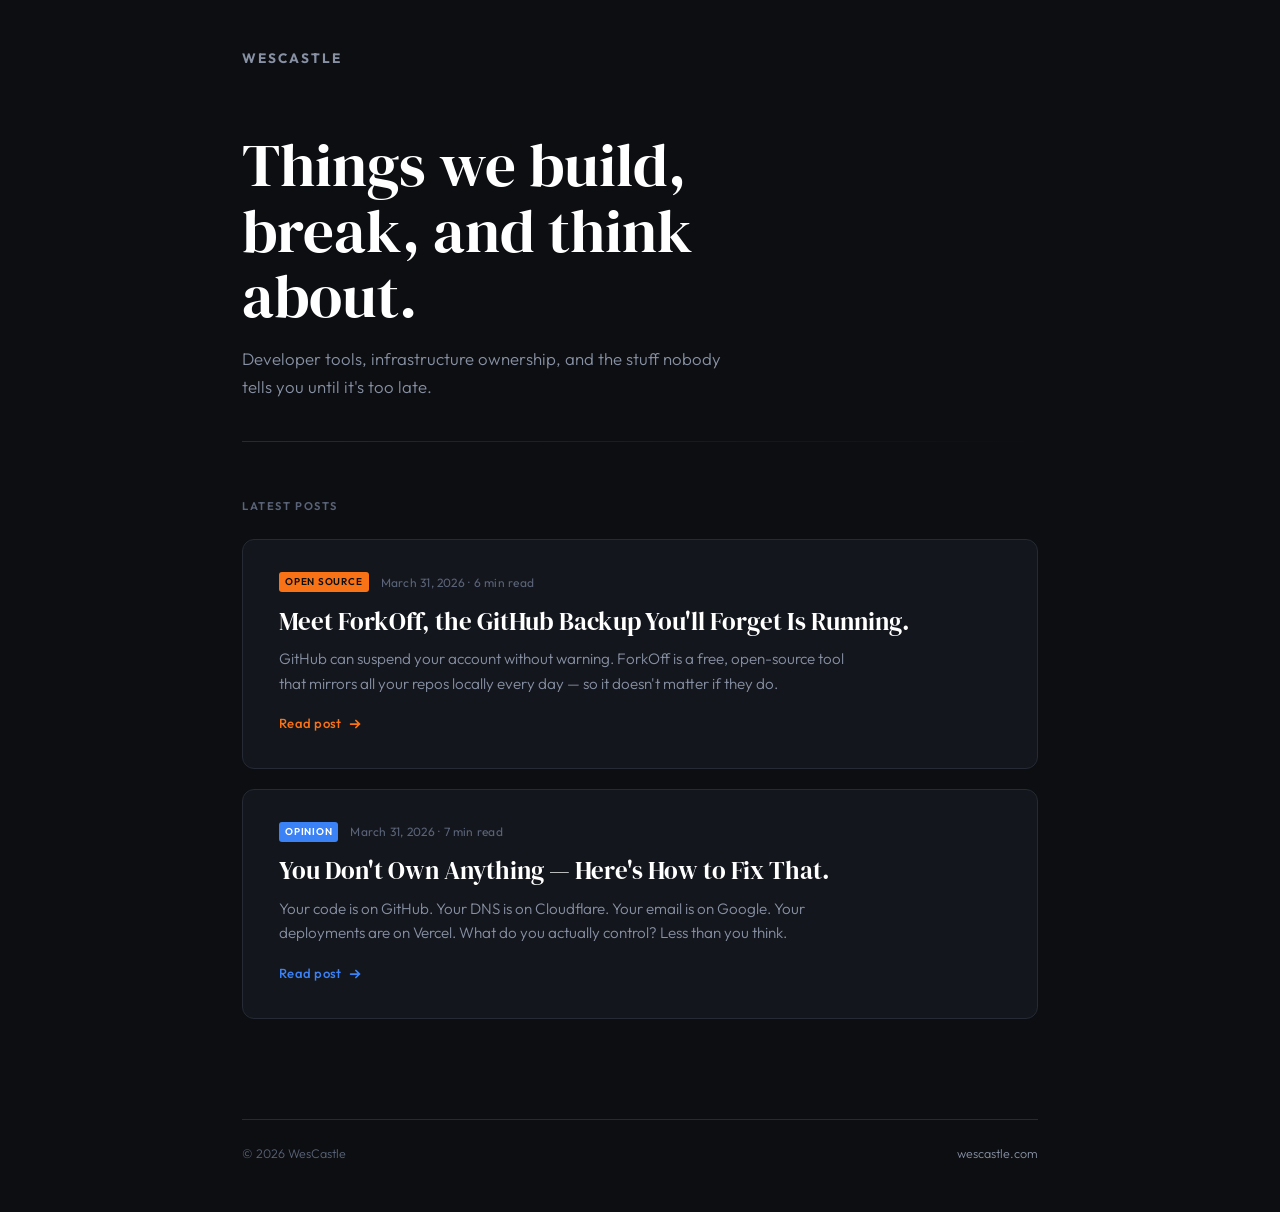
==== blog/index.html @ 88f178c0 "Add files via upload" ====
<!DOCTYPE html>
<html lang="en">
<head>
<meta charset="UTF-8">
<meta name="viewport" content="width=device-width, initial-scale=1.0">
<title>Blog | WesCastle</title>
<meta name="description" content="Thoughts on developer tools, infrastructure ownership, and building things that last. By WesCastle.">
<meta property="og:title" content="WesCastle Blog">
<meta property="og:description" content="Thoughts on developer tools, infrastructure ownership, and building things that last.">
<meta property="og:type" content="website">
<meta property="og:url" content="https://wescastle.com/blog">
<meta name="twitter:card" content="summary">
<link rel="preconnect" href="https://fonts.googleapis.com">
<link rel="preconnect" href="https://fonts.gstatic.com" crossorigin>
<link href="https://fonts.googleapis.com/css2?family=DM+Serif+Display&family=Outfit:wght@300;400;500;600;700&family=JetBrains+Mono:wght@400&display=swap" rel="stylesheet">
<style>
  :root {
    --bg: #0c0e12;
    --surface: #13161c;
    --border: #252a34;
    --border-hover: #3a4150;
    --text: #e0e4ec;
    --text-muted: #8891a4;
    --text-faint: #5a6378;
    --accent-orange: #f97316;
    --accent-blue: #3b82f6;
    --accent-orange-glow: rgba(249, 115, 22, 0.08);
    --accent-blue-glow: rgba(59, 130, 246, 0.08);
  }

  * { margin: 0; padding: 0; box-sizing: border-box; }

  body {
    background: var(--bg);
    color: var(--text);
    font-family: 'Outfit', sans-serif;
    font-weight: 300;
    line-height: 1.6;
    -webkit-font-smoothing: antialiased;
    min-height: 100vh;
  }

  /* ── Header ── */
  .site-header {
    padding: 3rem 2rem 1.5rem;
    max-width: 860px;
    margin: 0 auto;
  }
  .site-name {
    font-family: 'Outfit', sans-serif;
    font-weight: 700;
    font-size: 0.85rem;
    letter-spacing: 0.15em;
    text-transform: uppercase;
    color: var(--text-muted);
    margin-bottom: 0.4rem;
  }
  .site-name a {
    color: var(--text-muted);
    text-decoration: none;
    transition: color 0.2s;
  }
  .site-name a:hover { color: var(--text); }

  /* ── Hero ── */
  .blog-hero {
    max-width: 860px;
    margin: 0 auto;
    padding: 2rem 2rem 3.5rem;
    position: relative;
  }
  .blog-hero h1 {
    font-family: 'DM Serif Display', serif;
    font-weight: 400;
    font-size: clamp(2.4rem, 6vw, 3.8rem);
    line-height: 1.08;
    color: #fff;
    margin-bottom: 1rem;
    max-width: 600px;
  }
  .blog-hero p {
    color: var(--text-muted);
    font-size: 1.05rem;
    max-width: 480px;
    line-height: 1.65;
  }
  .hero-rule {
    width: 100%;
    height: 1px;
    background: linear-gradient(90deg, var(--border) 0%, transparent 100%);
    margin-top: 2.5rem;
  }

  /* ── Post list ── */
  .posts {
    max-width: 860px;
    margin: 0 auto;
    padding: 0 2rem 5rem;
  }
  .posts-label {
    font-size: 0.7rem;
    font-weight: 600;
    letter-spacing: 0.14em;
    text-transform: uppercase;
    color: var(--text-faint);
    margin-bottom: 1.5rem;
  }

  .post-card {
    display: block;
    text-decoration: none;
    color: inherit;
    background: var(--surface);
    border: 1px solid var(--border);
    border-radius: 12px;
    padding: 2rem 2.25rem;
    margin-bottom: 1.25rem;
    position: relative;
    overflow: hidden;
    transition: border-color 0.3s, transform 0.3s, box-shadow 0.3s;
  }
  .post-card::before {
    content: '';
    position: absolute;
    top: 0; left: 0; right: 0;
    height: 3px;
    opacity: 0;
    transition: opacity 0.3s;
  }
  .post-card:hover {
    border-color: var(--border-hover);
    transform: translateY(-3px);
    box-shadow: 0 12px 40px rgba(0,0,0,0.3);
  }
  .post-card:hover::before { opacity: 1; }
  .post-card.accent-orange::before { background: var(--accent-orange); }
  .post-card.accent-blue::before { background: var(--accent-blue); }
  .post-card.accent-orange:hover { background: var(--accent-orange-glow); }
  .post-card.accent-blue:hover { background: var(--accent-blue-glow); }

  .post-meta {
    display: flex;
    align-items: center;
    gap: 0.75rem;
    margin-bottom: 0.85rem;
    flex-wrap: wrap;
  }
  .post-tag {
    font-size: 0.62rem;
    font-weight: 600;
    letter-spacing: 0.08em;
    text-transform: uppercase;
    padding: 0.2em 0.6em;
    border-radius: 3px;
  }
  .tag-orange { background: var(--accent-orange); color: var(--bg); }
  .tag-blue { background: var(--accent-blue); color: #fff; }
  .post-date {
    font-size: 0.75rem;
    color: var(--text-faint);
    font-weight: 400;
    letter-spacing: 0.02em;
  }
  .post-title {
    font-family: 'DM Serif Display', serif;
    font-weight: 400;
    font-size: 1.55rem;
    line-height: 1.25;
    color: #fff;
    margin-bottom: 0.65rem;
  }
  .post-excerpt {
    font-size: 0.95rem;
    color: var(--text-muted);
    line-height: 1.6;
    max-width: 580px;
  }
  .post-read {
    display: inline-flex;
    align-items: center;
    gap: 0.4rem;
    margin-top: 1.1rem;
    font-size: 0.82rem;
    font-weight: 500;
    letter-spacing: 0.02em;
    transition: gap 0.2s;
  }
  .post-card.accent-orange .post-read { color: var(--accent-orange); }
  .post-card.accent-blue .post-read { color: var(--accent-blue); }
  .post-card:hover .post-read { gap: 0.65rem; }
  .post-read svg { width: 14px; height: 14px; }

  /* ── Footer ── */
  .site-footer {
    max-width: 860px;
    margin: 0 auto;
    padding: 0 2rem 3rem;
  }
  .footer-rule {
    width: 100%;
    height: 1px;
    background: var(--border);
    margin-bottom: 1.5rem;
  }
  .footer-inner {
    display: flex;
    justify-content: space-between;
    align-items: center;
    flex-wrap: wrap;
    gap: 0.5rem;
    font-size: 0.78rem;
    color: var(--text-faint);
  }
  .footer-inner a {
    color: var(--text-muted);
    text-decoration: none;
    transition: color 0.2s;
  }
  .footer-inner a:hover { color: var(--text); }

  /* ── Stagger animation ── */
  .post-card {
    opacity: 0;
    transform: translateY(16px);
    animation: cardIn 0.5s ease-out forwards;
  }
  .post-card:nth-child(1) { animation-delay: 0.1s; }
  .post-card:nth-child(2) { animation-delay: 0.25s; }
  .post-card:nth-child(3) { animation-delay: 0.4s; }
  @keyframes cardIn {
    to { opacity: 1; transform: translateY(0); }
  }

  @media (max-width: 600px) {
    .site-header { padding: 2rem 1.25rem 1rem; }
    .blog-hero { padding: 1.5rem 1.25rem 2.5rem; }
    .posts { padding: 0 1.25rem 3rem; }
    .post-card { padding: 1.5rem 1.35rem; }
    .post-title { font-size: 1.3rem; }
    .site-footer { padding: 0 1.25rem 2rem; }
  }
</style>
</head>
<body>

<header class="site-header">
  <div class="site-name"><a href="https://wescastle.com">WesCastle</a></div>
</header>

<section class="blog-hero">
  <h1>Things we build, break, and think about.</h1>
  <p>Developer tools, infrastructure ownership, and the stuff nobody tells you until it's too late.</p>
  <div class="hero-rule"></div>
</section>

<section class="posts">
  <div class="posts-label">Latest Posts</div>

  <a href="forkoff-blog-post.html" class="post-card accent-orange">
    <div class="post-meta">
      <span class="post-tag tag-orange">Open Source</span>
      <span class="post-date">March 31, 2026 &middot; 6 min read</span>
    </div>
    <div class="post-title">Meet ForkOff, the GitHub Backup You'll Forget Is Running.</div>
    <p class="post-excerpt">GitHub can suspend your account without warning. ForkOff is a free, open-source tool that mirrors all your repos locally every day — so it doesn't matter if they do.</p>
    <span class="post-read">
      Read post
      <svg viewBox="0 0 16 16" fill="none" stroke="currentColor" stroke-width="2" stroke-linecap="round"><path d="M3 8h10M9 4l4 4-4 4"/></svg>
    </span>
  </a>

  <a href="you-dont-own-anything-blog-post.html" class="post-card accent-blue">
    <div class="post-meta">
      <span class="post-tag tag-blue">Opinion</span>
      <span class="post-date">March 31, 2026 &middot; 7 min read</span>
    </div>
    <div class="post-title">You Don't Own Anything — Here's How to Fix That.</div>
    <p class="post-excerpt">Your code is on GitHub. Your DNS is on Cloudflare. Your email is on Google. Your deployments are on Vercel. What do you actually control? Less than you think.</p>
    <span class="post-read">
      Read post
      <svg viewBox="0 0 16 16" fill="none" stroke="currentColor" stroke-width="2" stroke-linecap="round"><path d="M3 8h10M9 4l4 4-4 4"/></svg>
    </span>
  </a>

</section>

<footer class="site-footer">
  <div class="footer-rule"></div>
  <div class="footer-inner">
    <span>&copy; 2026 WesCastle</span>
    <span><a href="https://wescastle.com">wescastle.com</a></span>
  </div>
</footer>

</body>
</html>
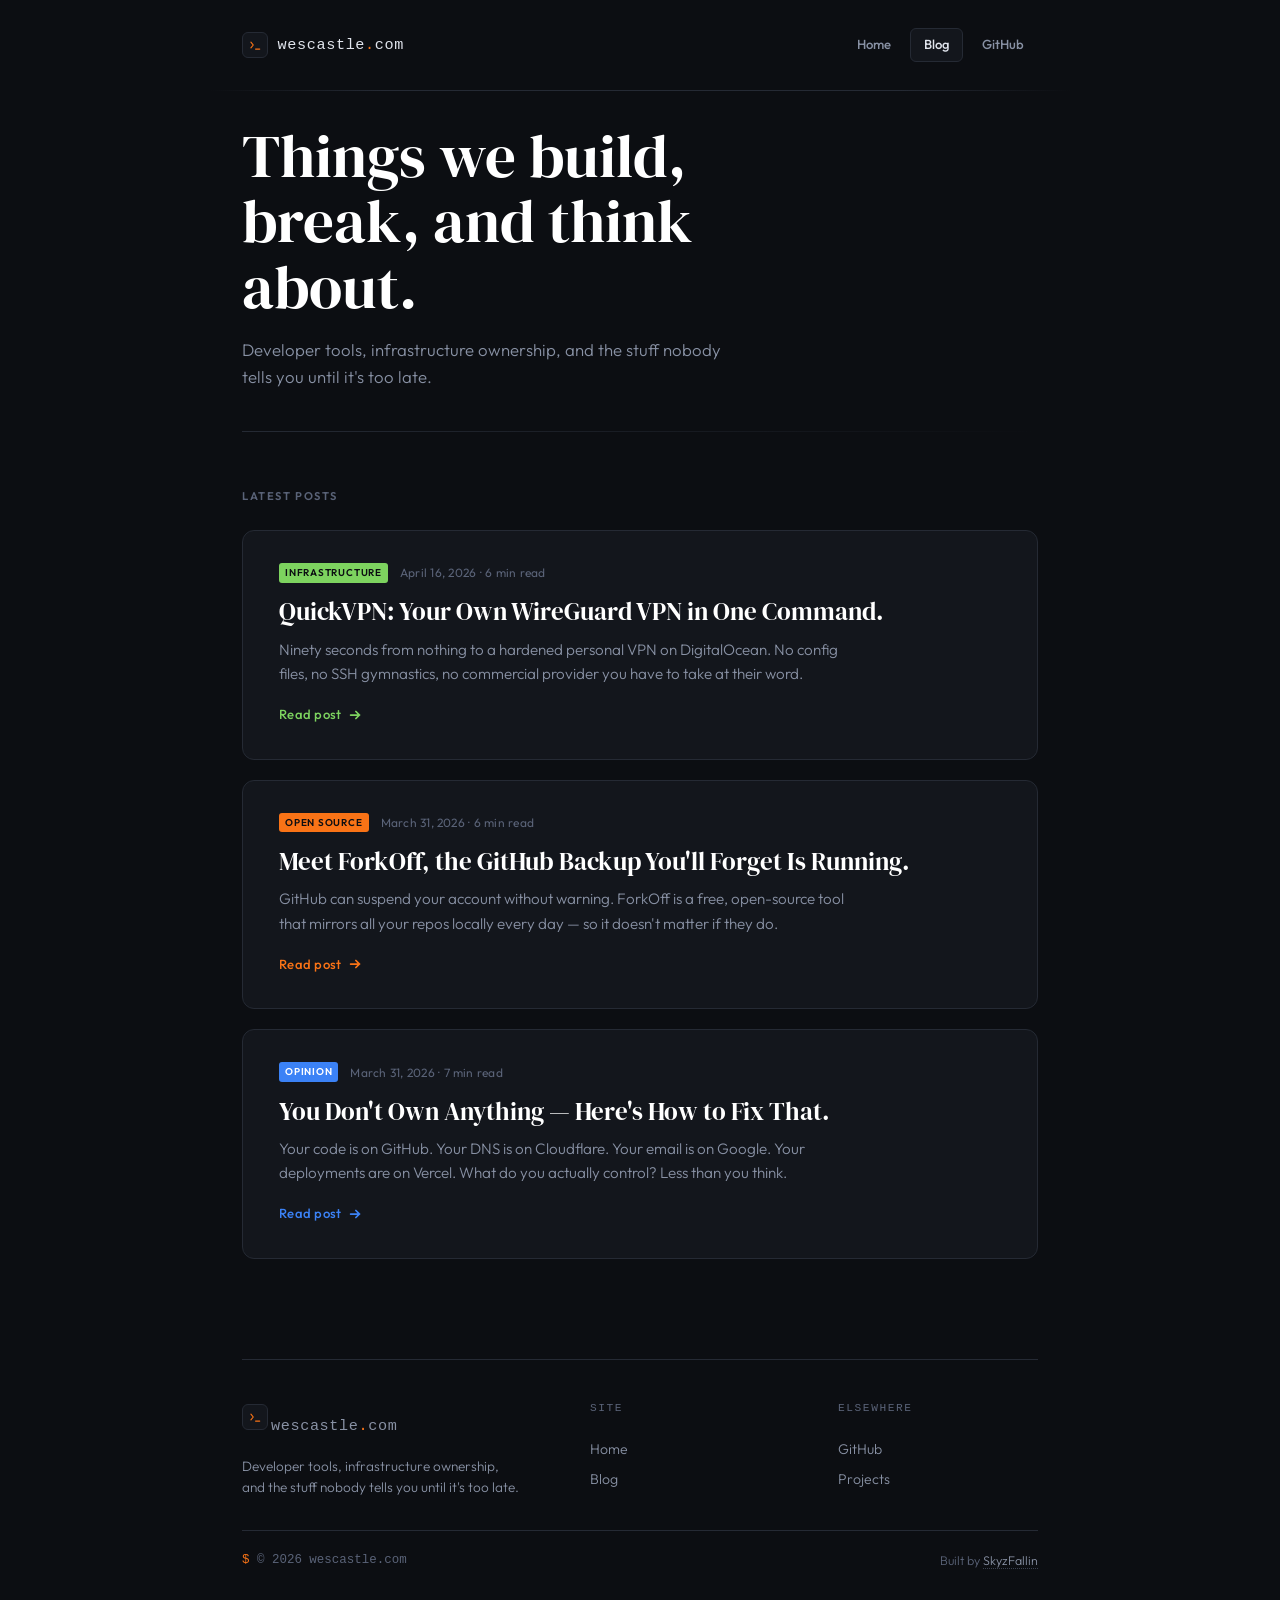
==== commit e3886353: "Add unified site header and footer across blog index and posts - Index gets a brand mark + nav heade" ====
--- a/blog/index.html
+++ b/blog/index.html
@@ -24,8 +24,10 @@
     --text-faint: #5a6378;
     --accent-orange: #f97316;
     --accent-blue: #3b82f6;
+    --accent-green: #7dd35f;
     --accent-orange-glow: rgba(249, 115, 22, 0.08);
     --accent-blue-glow: rgba(59, 130, 246, 0.08);
+    --accent-green-glow: rgba(125, 211, 95, 0.08);
   }
 
   * { margin: 0; padding: 0; box-sizing: border-box; }
@@ -42,25 +44,76 @@
 
   /* ── Header ── */
   .site-header {
-    padding: 3rem 2rem 1.5rem;
+    padding: 1.75rem 2rem;
     max-width: 860px;
     margin: 0 auto;
-  }
-  .site-name {
-    font-family: 'Outfit', sans-serif;
-    font-weight: 700;
-    font-size: 0.85rem;
-    letter-spacing: 0.15em;
-    text-transform: uppercase;
-    color: var(--text-muted);
-    margin-bottom: 0.4rem;
-  }
-  .site-name a {
-    color: var(--text-muted);
+    display: flex;
+    align-items: center;
+    justify-content: space-between;
+    gap: 1.5rem;
+  }
+  .brand {
+    display: inline-flex;
+    align-items: center;
+    gap: 0.6rem;
     text-decoration: none;
+    color: var(--text);
     transition: color 0.2s;
   }
-  .site-name a:hover { color: var(--text); }
+  .brand:hover { color: #fff; }
+  .brand-mark {
+    width: 26px;
+    height: 26px;
+    padding: 4px 5px;
+    border: 1px solid var(--border);
+    border-radius: 6px;
+    color: var(--accent-orange);
+    background: var(--surface);
+    transition: border-color 0.2s, color 0.2s, transform 0.3s;
+  }
+  .brand:hover .brand-mark {
+    border-color: var(--accent-orange);
+    transform: translateY(-1px);
+  }
+  .brand-name {
+    font-family: 'JetBrains Mono', monospace;
+    font-weight: 400;
+    font-size: 0.95rem;
+    letter-spacing: 0.04em;
+  }
+  .brand-name .dot { color: var(--accent-orange); }
+
+  .site-nav {
+    display: flex;
+    align-items: center;
+    gap: 0.35rem;
+  }
+  .site-nav a {
+    font-size: 0.82rem;
+    font-weight: 500;
+    color: var(--text-muted);
+    text-decoration: none;
+    padding: 0.4rem 0.85rem;
+    border-radius: 6px;
+    transition: color 0.2s, background 0.2s;
+  }
+  .site-nav a:hover {
+    color: var(--text);
+    background: var(--surface);
+  }
+  .site-nav a[aria-current="page"] {
+    color: var(--text);
+    background: var(--surface);
+    border: 1px solid var(--border);
+    padding: calc(0.4rem - 1px) calc(0.85rem - 1px);
+  }
+
+  .header-rule {
+    max-width: 860px;
+    margin: 0 auto;
+    height: 1px;
+    background: linear-gradient(90deg, transparent 0%, var(--border) 20%, var(--border) 80%, transparent 100%);
+  }
 
   /* ── Hero ── */
   .blog-hero {
@@ -135,8 +188,10 @@
   .post-card:hover::before { opacity: 1; }
   .post-card.accent-orange::before { background: var(--accent-orange); }
   .post-card.accent-blue::before { background: var(--accent-blue); }
+  .post-card.accent-green::before { background: var(--accent-green); }
   .post-card.accent-orange:hover { background: var(--accent-orange-glow); }
   .post-card.accent-blue:hover { background: var(--accent-blue-glow); }
+  .post-card.accent-green:hover { background: var(--accent-green-glow); }
 
   .post-meta {
     display: flex;
@@ -155,6 +210,7 @@
   }
   .tag-orange { background: var(--accent-orange); color: var(--bg); }
   .tag-blue { background: var(--accent-blue); color: #fff; }
+  .tag-green { background: var(--accent-green); color: var(--bg); }
   .post-date {
     font-size: 0.75rem;
     color: var(--text-faint);
@@ -187,6 +243,7 @@
   }
   .post-card.accent-orange .post-read { color: var(--accent-orange); }
   .post-card.accent-blue .post-read { color: var(--accent-blue); }
+  .post-card.accent-green .post-read { color: var(--accent-green); }
   .post-card:hover .post-read { gap: 0.65rem; }
   .post-read svg { width: 14px; height: 14px; }
 
@@ -196,13 +253,49 @@
     margin: 0 auto;
     padding: 0 2rem 3rem;
   }
+  .footer-grid {
+    display: grid;
+    grid-template-columns: 1.5fr 1fr 1fr;
+    gap: 3rem;
+    padding: 2.5rem 0 2rem;
+    border-top: 1px solid var(--border);
+  }
+  .footer-col h4 {
+    font-family: 'JetBrains Mono', monospace;
+    font-size: 0.7rem;
+    font-weight: 500;
+    letter-spacing: 0.14em;
+    text-transform: uppercase;
+    color: var(--text-faint);
+    margin-bottom: 1rem;
+  }
+  .footer-col a {
+    display: block;
+    font-size: 0.88rem;
+    color: var(--text-muted);
+    text-decoration: none;
+    padding: 0.25rem 0;
+    transition: color 0.2s, transform 0.2s;
+  }
+  .footer-col a:hover {
+    color: var(--text);
+    transform: translateX(2px);
+  }
+  .footer-brand .brand { margin-bottom: 0.85rem; }
+  .footer-tag {
+    font-size: 0.85rem;
+    color: var(--text-muted);
+    line-height: 1.55;
+    max-width: 280px;
+  }
+
   .footer-rule {
     width: 100%;
     height: 1px;
     background: var(--border);
-    margin-bottom: 1.5rem;
-  }
-  .footer-inner {
+    margin-bottom: 1.25rem;
+  }
+  .footer-bottom {
     display: flex;
     justify-content: space-between;
     align-items: center;
@@ -211,12 +304,21 @@
     font-size: 0.78rem;
     color: var(--text-faint);
   }
-  .footer-inner a {
+  .footer-bottom a {
     color: var(--text-muted);
     text-decoration: none;
-    transition: color 0.2s;
-  }
-  .footer-inner a:hover { color: var(--text); }
+    border-bottom: 1px dotted var(--border-hover);
+    transition: color 0.2s, border-color 0.2s;
+  }
+  .footer-bottom a:hover {
+    color: var(--text);
+    border-bottom-color: var(--text-muted);
+  }
+  .footer-prompt {
+    font-family: 'JetBrains Mono', monospace;
+    color: var(--text-faint);
+  }
+  .footer-prompt .prompt-symbol { color: var(--accent-orange); }
 
   /* ── Stagger animation ── */
   .post-card {
@@ -227,25 +329,41 @@
   .post-card:nth-child(1) { animation-delay: 0.1s; }
   .post-card:nth-child(2) { animation-delay: 0.25s; }
   .post-card:nth-child(3) { animation-delay: 0.4s; }
+  .post-card:nth-child(4) { animation-delay: 0.55s; }
   @keyframes cardIn {
     to { opacity: 1; transform: translateY(0); }
   }
 
   @media (max-width: 600px) {
-    .site-header { padding: 2rem 1.25rem 1rem; }
+    .site-header { padding: 1.25rem; flex-wrap: wrap; gap: 0.75rem; }
+    .site-nav a { padding: 0.35rem 0.6rem; font-size: 0.78rem; }
     .blog-hero { padding: 1.5rem 1.25rem 2.5rem; }
     .posts { padding: 0 1.25rem 3rem; }
     .post-card { padding: 1.5rem 1.35rem; }
     .post-title { font-size: 1.3rem; }
     .site-footer { padding: 0 1.25rem 2rem; }
+    .footer-grid { grid-template-columns: 1fr; gap: 2rem; padding-top: 2rem; }
+    .footer-bottom { font-size: 0.72rem; }
   }
 </style>
 </head>
 <body>
 
 <header class="site-header">
-  <div class="site-name"><a href="https://wescastle.com">WesCastle</a></div>
+  <a href="https://wescastle.com" class="brand" aria-label="WesCastle home">
+    <svg class="brand-mark" viewBox="0 0 24 24" fill="none" stroke="currentColor" stroke-width="2" stroke-linecap="round" stroke-linejoin="round" aria-hidden="true">
+      <polyline points="5 7 9 12 5 17"/>
+      <line x1="13" y1="19" x2="20" y2="19"/>
+    </svg>
+    <span class="brand-name">wescastle<span class="dot">.</span>com</span>
+  </a>
+  <nav class="site-nav" aria-label="Primary">
+    <a href="https://wescastle.com">Home</a>
+    <a href="/blog/" aria-current="page">Blog</a>
+    <a href="https://github.com/SkyzFallin" target="_blank" rel="noopener">GitHub</a>
+  </nav>
 </header>
+<div class="header-rule"></div>
 
 <section class="blog-hero">
   <h1>Things we build, break, and think about.</h1>
@@ -255,6 +373,19 @@
 
 <section class="posts">
   <div class="posts-label">Latest Posts</div>
+
+  <a href="quickvpn-blog.html" class="post-card accent-green">
+    <div class="post-meta">
+      <span class="post-tag tag-green">Infrastructure</span>
+      <span class="post-date">April 16, 2026 &middot; 6 min read</span>
+    </div>
+    <div class="post-title">QuickVPN: Your Own WireGuard VPN in One Command.</div>
+    <p class="post-excerpt">Ninety seconds from nothing to a hardened personal VPN on DigitalOcean. No config files, no SSH gymnastics, no commercial provider you have to take at their word.</p>
+    <span class="post-read">
+      Read post
+      <svg viewBox="0 0 16 16" fill="none" stroke="currentColor" stroke-width="2" stroke-linecap="round"><path d="M3 8h10M9 4l4 4-4 4"/></svg>
+    </span>
+  </a>
 
   <a href="forkoff-blog-post.html" class="post-card accent-orange">
     <div class="post-meta">
@@ -285,10 +416,32 @@
 </section>
 
 <footer class="site-footer">
+  <div class="footer-grid">
+    <div class="footer-col footer-brand">
+      <a href="https://wescastle.com" class="brand" aria-label="WesCastle home">
+        <svg class="brand-mark" viewBox="0 0 24 24" fill="none" stroke="currentColor" stroke-width="2" stroke-linecap="round" stroke-linejoin="round" aria-hidden="true">
+          <polyline points="5 7 9 12 5 17"/>
+          <line x1="13" y1="19" x2="20" y2="19"/>
+        </svg>
+        <span class="brand-name">wescastle<span class="dot">.</span>com</span>
+      </a>
+      <p class="footer-tag">Developer tools, infrastructure ownership, and the stuff nobody tells you until it's too late.</p>
+    </div>
+    <div class="footer-col">
+      <h4>Site</h4>
+      <a href="https://wescastle.com">Home</a>
+      <a href="/blog/">Blog</a>
+    </div>
+    <div class="footer-col">
+      <h4>Elsewhere</h4>
+      <a href="https://github.com/SkyzFallin" target="_blank" rel="noopener">GitHub</a>
+      <a href="https://github.com/SkyzFallin?tab=repositories" target="_blank" rel="noopener">Projects</a>
+    </div>
+  </div>
   <div class="footer-rule"></div>
-  <div class="footer-inner">
-    <span>&copy; 2026 WesCastle</span>
-    <span><a href="https://wescastle.com">wescastle.com</a></span>
+  <div class="footer-bottom">
+    <span class="footer-prompt"><span class="prompt-symbol">$</span> &copy; 2026 wescastle.com</span>
+    <span>Built by <a href="https://github.com/SkyzFallin" target="_blank" rel="noopener">SkyzFallin</a></span>
   </div>
 </footer>
 
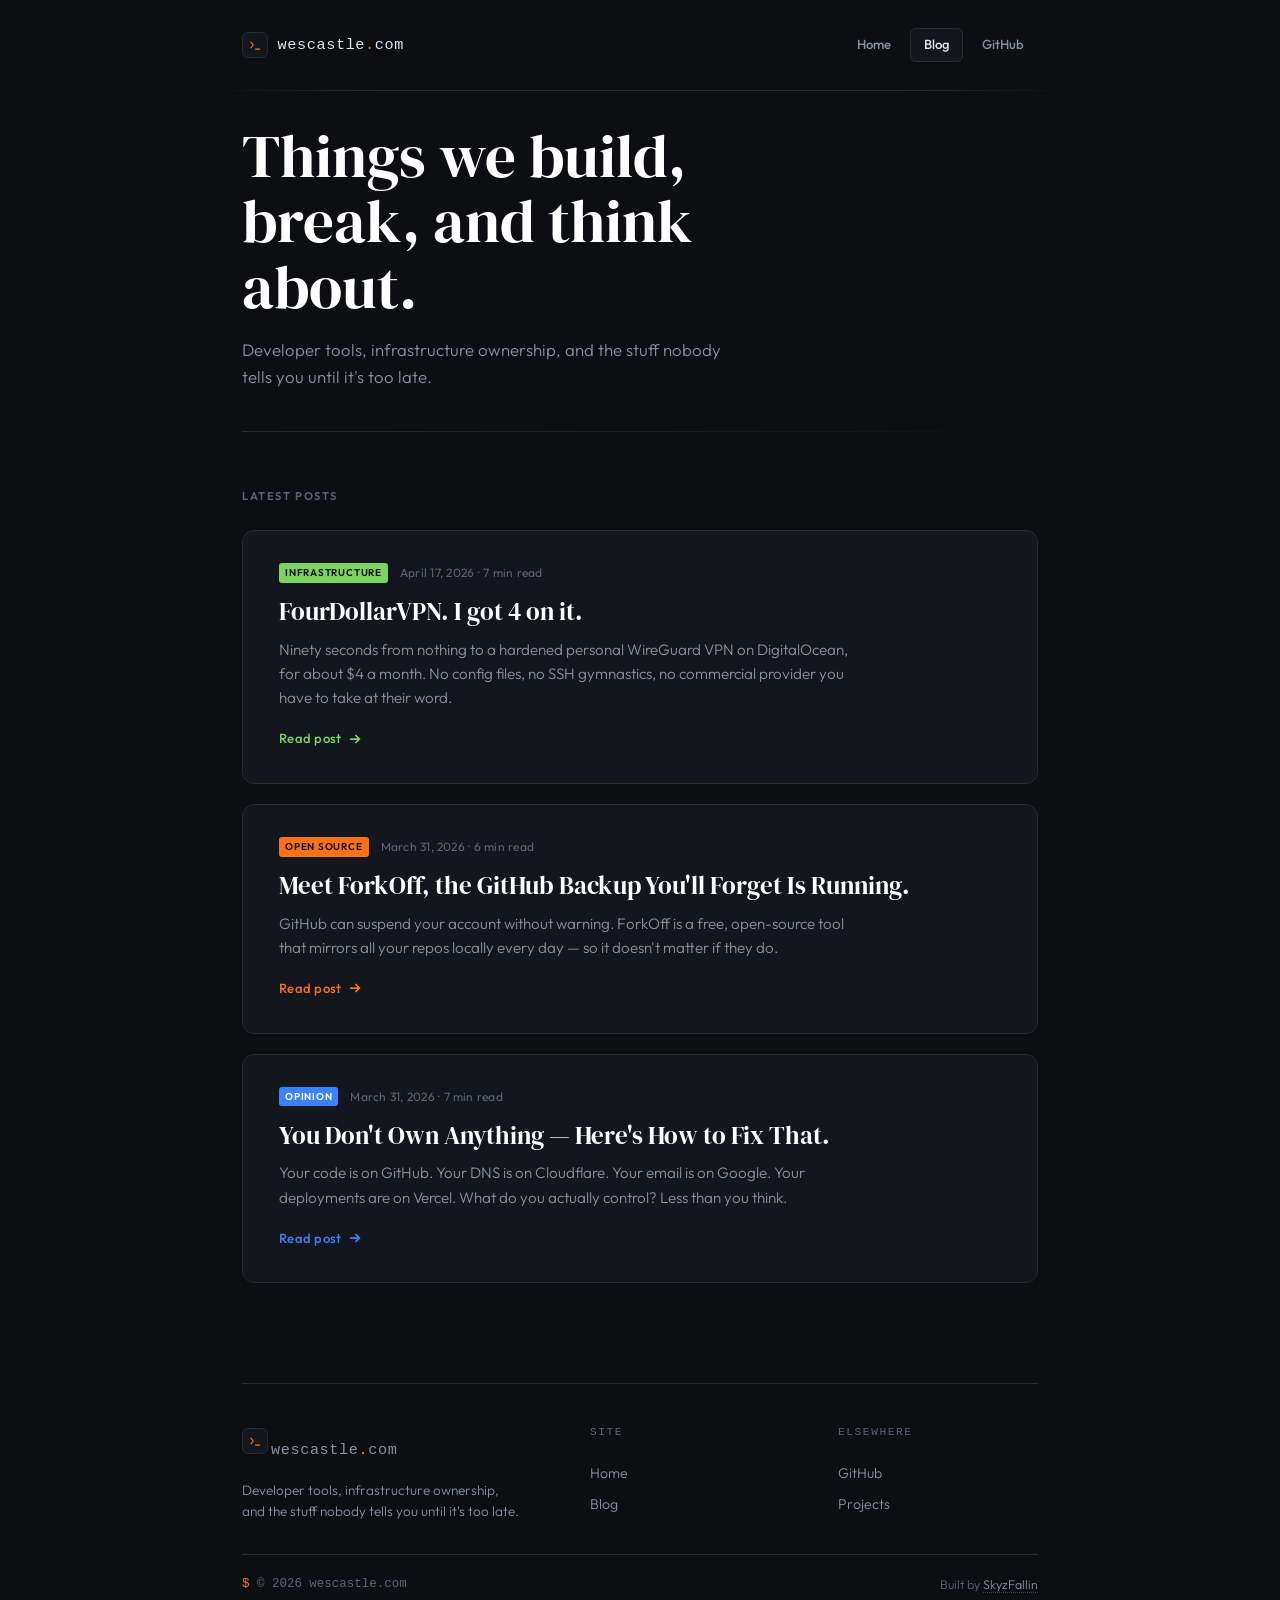
==== commit 4b7d510c: "Rename QuickVPN -> FourDollarVPN across blog - Rename blog/quickvpn-blog.html -> blog/fourdollarvpn-" ====
--- a/blog/index.html
+++ b/blog/index.html
@@ -10,6 +10,7 @@
 <meta property="og:type" content="website">
 <meta property="og:url" content="https://wescastle.com/blog">
 <meta name="twitter:card" content="summary">
+<link rel="icon" type="image/svg+xml" href="/favicon.svg">
 <link rel="preconnect" href="https://fonts.googleapis.com">
 <link rel="preconnect" href="https://fonts.gstatic.com" crossorigin>
 <link href="https://fonts.googleapis.com/css2?family=DM+Serif+Display&family=Outfit:wght@300;400;500;600;700&family=JetBrains+Mono:wght@400&display=swap" rel="stylesheet">
@@ -374,13 +375,13 @@
 <section class="posts">
   <div class="posts-label">Latest Posts</div>
 
-  <a href="quickvpn-blog.html" class="post-card accent-green">
+  <a href="fourdollarvpn-blog.html" class="post-card accent-green">
     <div class="post-meta">
       <span class="post-tag tag-green">Infrastructure</span>
-      <span class="post-date">April 16, 2026 &middot; 6 min read</span>
-    </div>
-    <div class="post-title">QuickVPN: Your Own WireGuard VPN in One Command.</div>
-    <p class="post-excerpt">Ninety seconds from nothing to a hardened personal VPN on DigitalOcean. No config files, no SSH gymnastics, no commercial provider you have to take at their word.</p>
+      <span class="post-date">April 17, 2026 &middot; 7 min read</span>
+    </div>
+    <div class="post-title">FourDollarVPN. I got 4 on it.</div>
+    <p class="post-excerpt">Ninety seconds from nothing to a hardened personal WireGuard VPN on DigitalOcean, for about $4 a month. No config files, no SSH gymnastics, no commercial provider you have to take at their word.</p>
     <span class="post-read">
       Read post
       <svg viewBox="0 0 16 16" fill="none" stroke="currentColor" stroke-width="2" stroke-linecap="round"><path d="M3 8h10M9 4l4 4-4 4"/></svg>
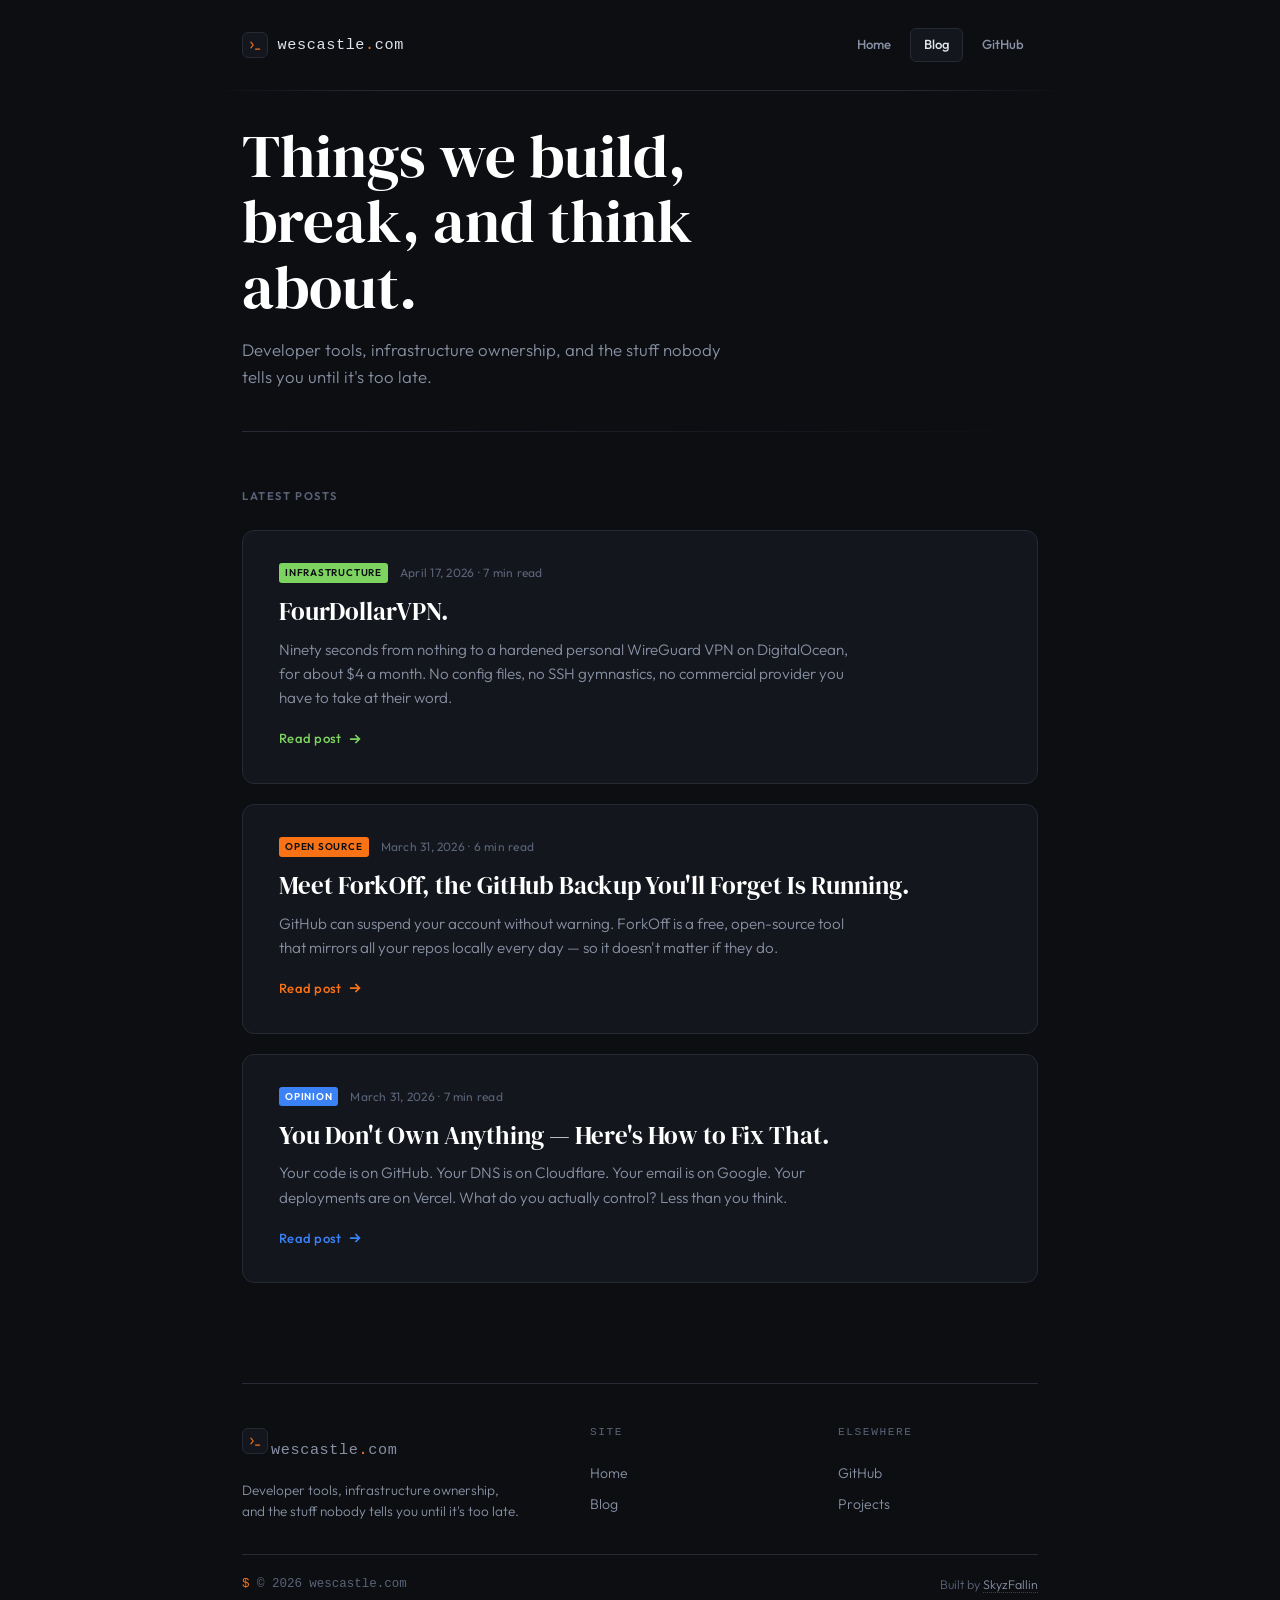
==== commit 5ed76576: "Remove 'I got 4 on it' quote from FourDollarVPN blog post" ====
--- a/blog/index.html
+++ b/blog/index.html
@@ -380,7 +380,7 @@
       <span class="post-tag tag-green">Infrastructure</span>
       <span class="post-date">April 17, 2026 &middot; 7 min read</span>
     </div>
-    <div class="post-title">FourDollarVPN. I got 4 on it.</div>
+    <div class="post-title">FourDollarVPN.</div>
     <p class="post-excerpt">Ninety seconds from nothing to a hardened personal WireGuard VPN on DigitalOcean, for about $4 a month. No config files, no SSH gymnastics, no commercial provider you have to take at their word.</p>
     <span class="post-read">
       Read post
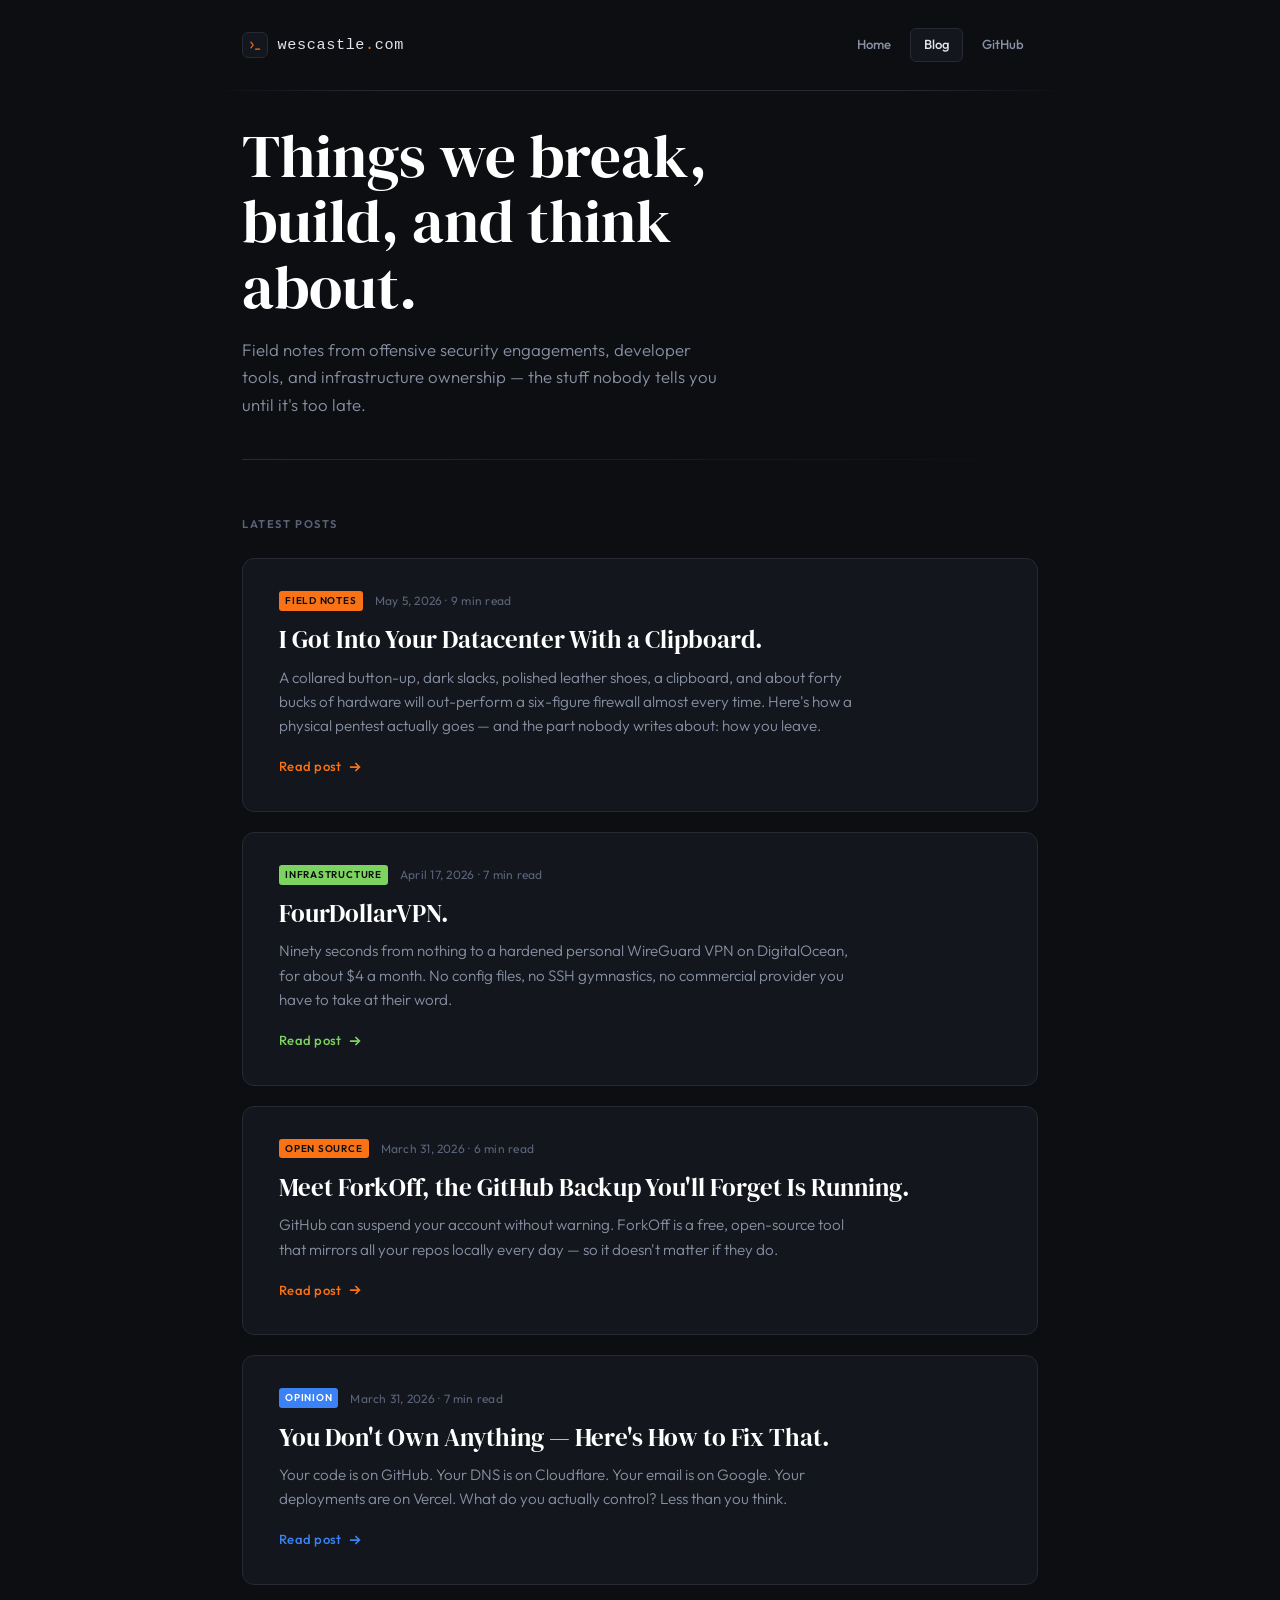
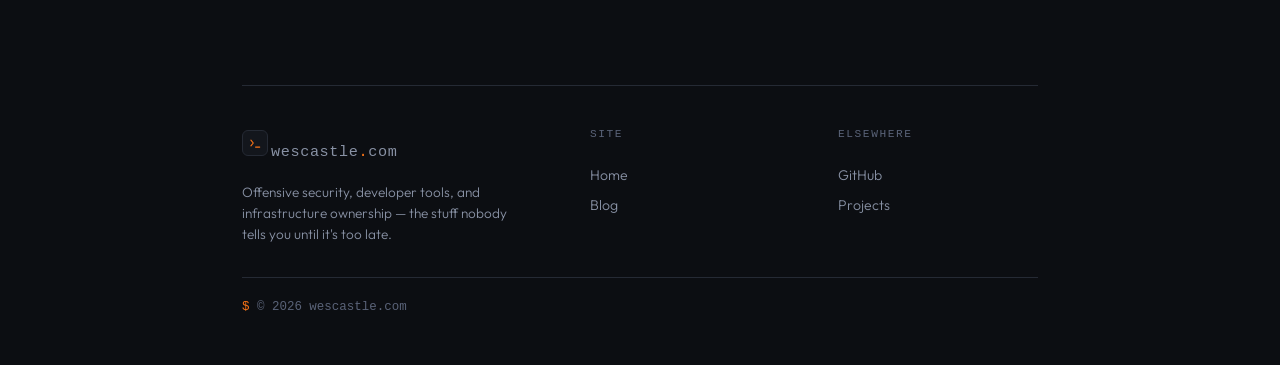
==== commit ee360283: "Initial commit" ====
--- a/blog/index.html
+++ b/blog/index.html
@@ -4,9 +4,9 @@
 <meta charset="UTF-8">
 <meta name="viewport" content="width=device-width, initial-scale=1.0">
 <title>Blog | WesCastle</title>
-<meta name="description" content="Thoughts on developer tools, infrastructure ownership, and building things that last. By WesCastle.">
+<meta name="description" content="Field notes from offensive security engagements, developer tooling, and infrastructure ownership. By Wes Hardcastle.">
 <meta property="og:title" content="WesCastle Blog">
-<meta property="og:description" content="Thoughts on developer tools, infrastructure ownership, and building things that last.">
+<meta property="og:description" content="Field notes from offensive security engagements, developer tooling, and infrastructure ownership.">
 <meta property="og:type" content="website">
 <meta property="og:url" content="https://wescastle.com/blog">
 <meta name="twitter:card" content="summary">
@@ -367,13 +367,26 @@
 <div class="header-rule"></div>
 
 <section class="blog-hero">
-  <h1>Things we build, break, and think about.</h1>
-  <p>Developer tools, infrastructure ownership, and the stuff nobody tells you until it's too late.</p>
+  <h1>Things we break, build, and think about.</h1>
+  <p>Field notes from offensive security engagements, developer tools, and infrastructure ownership &mdash; the stuff nobody tells you until it's too late.</p>
   <div class="hero-rule"></div>
 </section>
 
 <section class="posts">
   <div class="posts-label">Latest Posts</div>
+
+  <a href="clipboard-datacenter.html" class="post-card accent-orange">
+    <div class="post-meta">
+      <span class="post-tag tag-orange">Field Notes</span>
+      <span class="post-date">May 5, 2026 &middot; 9 min read</span>
+    </div>
+    <div class="post-title">I Got Into Your Datacenter With a Clipboard.</div>
+    <p class="post-excerpt">A collared button-up, dark slacks, polished leather shoes, a clipboard, and about forty bucks of hardware will out-perform a six-figure firewall almost every time. Here's how a physical pentest actually goes — and the part nobody writes about: how you leave.</p>
+    <span class="post-read">
+      Read post
+      <svg viewBox="0 0 16 16" fill="none" stroke="currentColor" stroke-width="2" stroke-linecap="round"><path d="M3 8h10M9 4l4 4-4 4"/></svg>
+    </span>
+  </a>
 
   <a href="fourdollarvpn-blog.html" class="post-card accent-green">
     <div class="post-meta">
@@ -426,7 +439,7 @@
         </svg>
         <span class="brand-name">wescastle<span class="dot">.</span>com</span>
       </a>
-      <p class="footer-tag">Developer tools, infrastructure ownership, and the stuff nobody tells you until it's too late.</p>
+      <p class="footer-tag">Offensive security, developer tools, and infrastructure ownership &mdash; the stuff nobody tells you until it's too late.</p>
     </div>
     <div class="footer-col">
       <h4>Site</h4>
@@ -442,7 +455,6 @@
   <div class="footer-rule"></div>
   <div class="footer-bottom">
     <span class="footer-prompt"><span class="prompt-symbol">$</span> &copy; 2026 wescastle.com</span>
-    <span>Built by <a href="https://github.com/SkyzFallin" target="_blank" rel="noopener">SkyzFallin</a></span>
   </div>
 </footer>
 
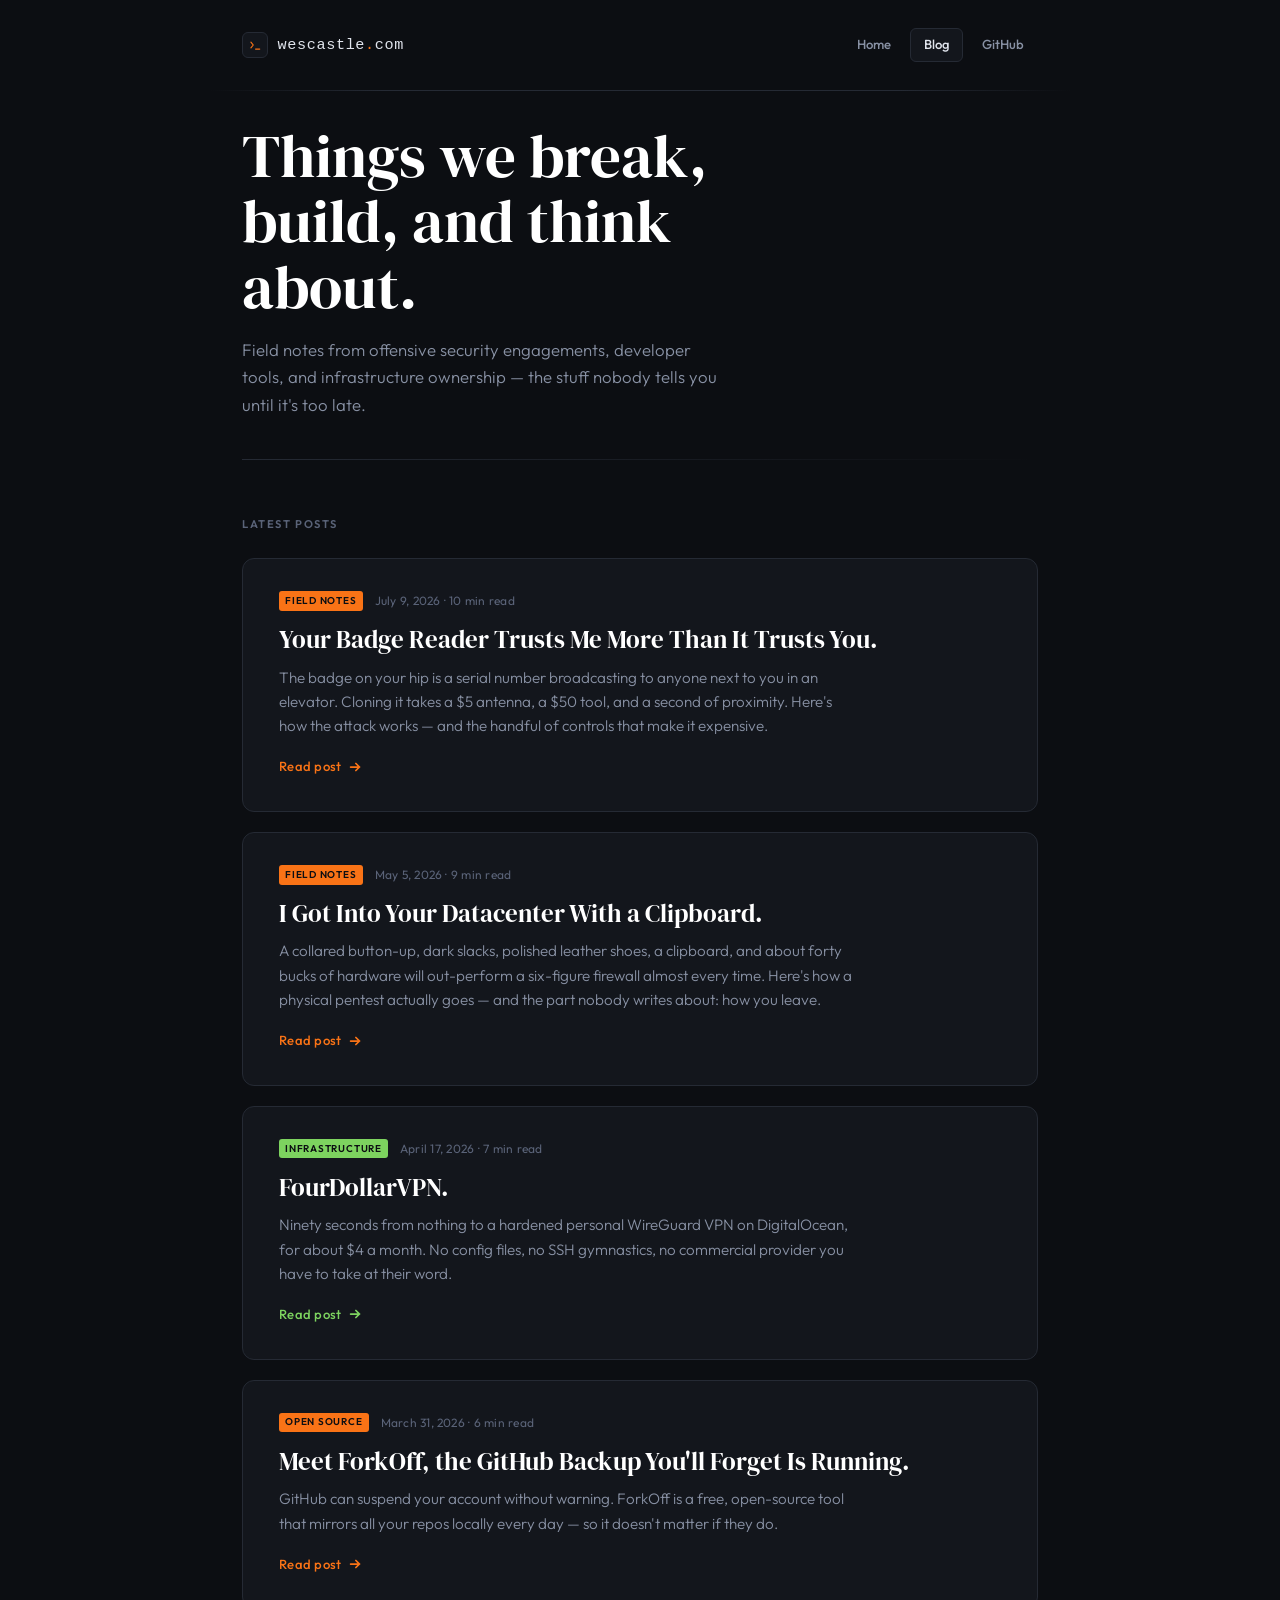
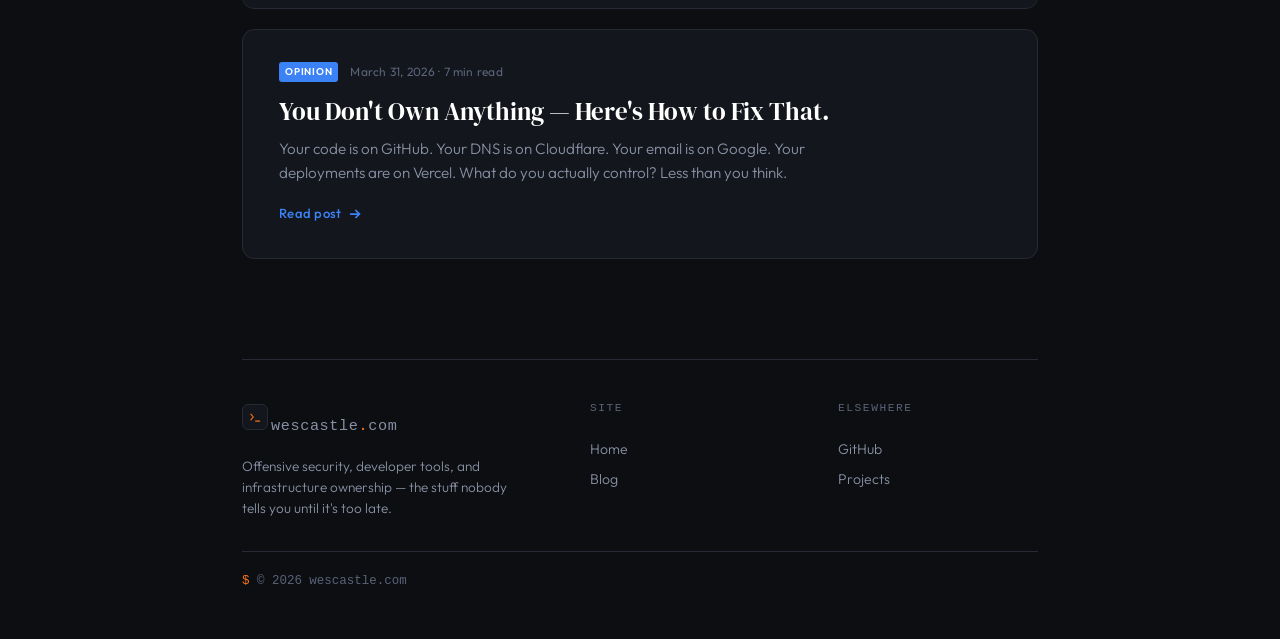
==== commit c1f6fffe: "Add badge-cloning field notes post New Field Notes post on RFID access-badge cloning — 125 kHz prox " ====
--- a/blog/index.html
+++ b/blog/index.html
@@ -331,6 +331,7 @@
   .post-card:nth-child(2) { animation-delay: 0.25s; }
   .post-card:nth-child(3) { animation-delay: 0.4s; }
   .post-card:nth-child(4) { animation-delay: 0.55s; }
+  .post-card:nth-child(5) { animation-delay: 0.7s; }
   @keyframes cardIn {
     to { opacity: 1; transform: translateY(0); }
   }
@@ -374,6 +375,19 @@
 
 <section class="posts">
   <div class="posts-label">Latest Posts</div>
+
+  <a href="badge-cloning.html" class="post-card accent-orange">
+    <div class="post-meta">
+      <span class="post-tag tag-orange">Field Notes</span>
+      <span class="post-date">July 9, 2026 &middot; 10 min read</span>
+    </div>
+    <div class="post-title">Your Badge Reader Trusts Me More Than It Trusts You.</div>
+    <p class="post-excerpt">The badge on your hip is a serial number broadcasting to anyone next to you in an elevator. Cloning it takes a $5 antenna, a $50 tool, and a second of proximity. Here's how the attack works — and the handful of controls that make it expensive.</p>
+    <span class="post-read">
+      Read post
+      <svg viewBox="0 0 16 16" fill="none" stroke="currentColor" stroke-width="2" stroke-linecap="round"><path d="M3 8h10M9 4l4 4-4 4"/></svg>
+    </span>
+  </a>
 
   <a href="clipboard-datacenter.html" class="post-card accent-orange">
     <div class="post-meta">
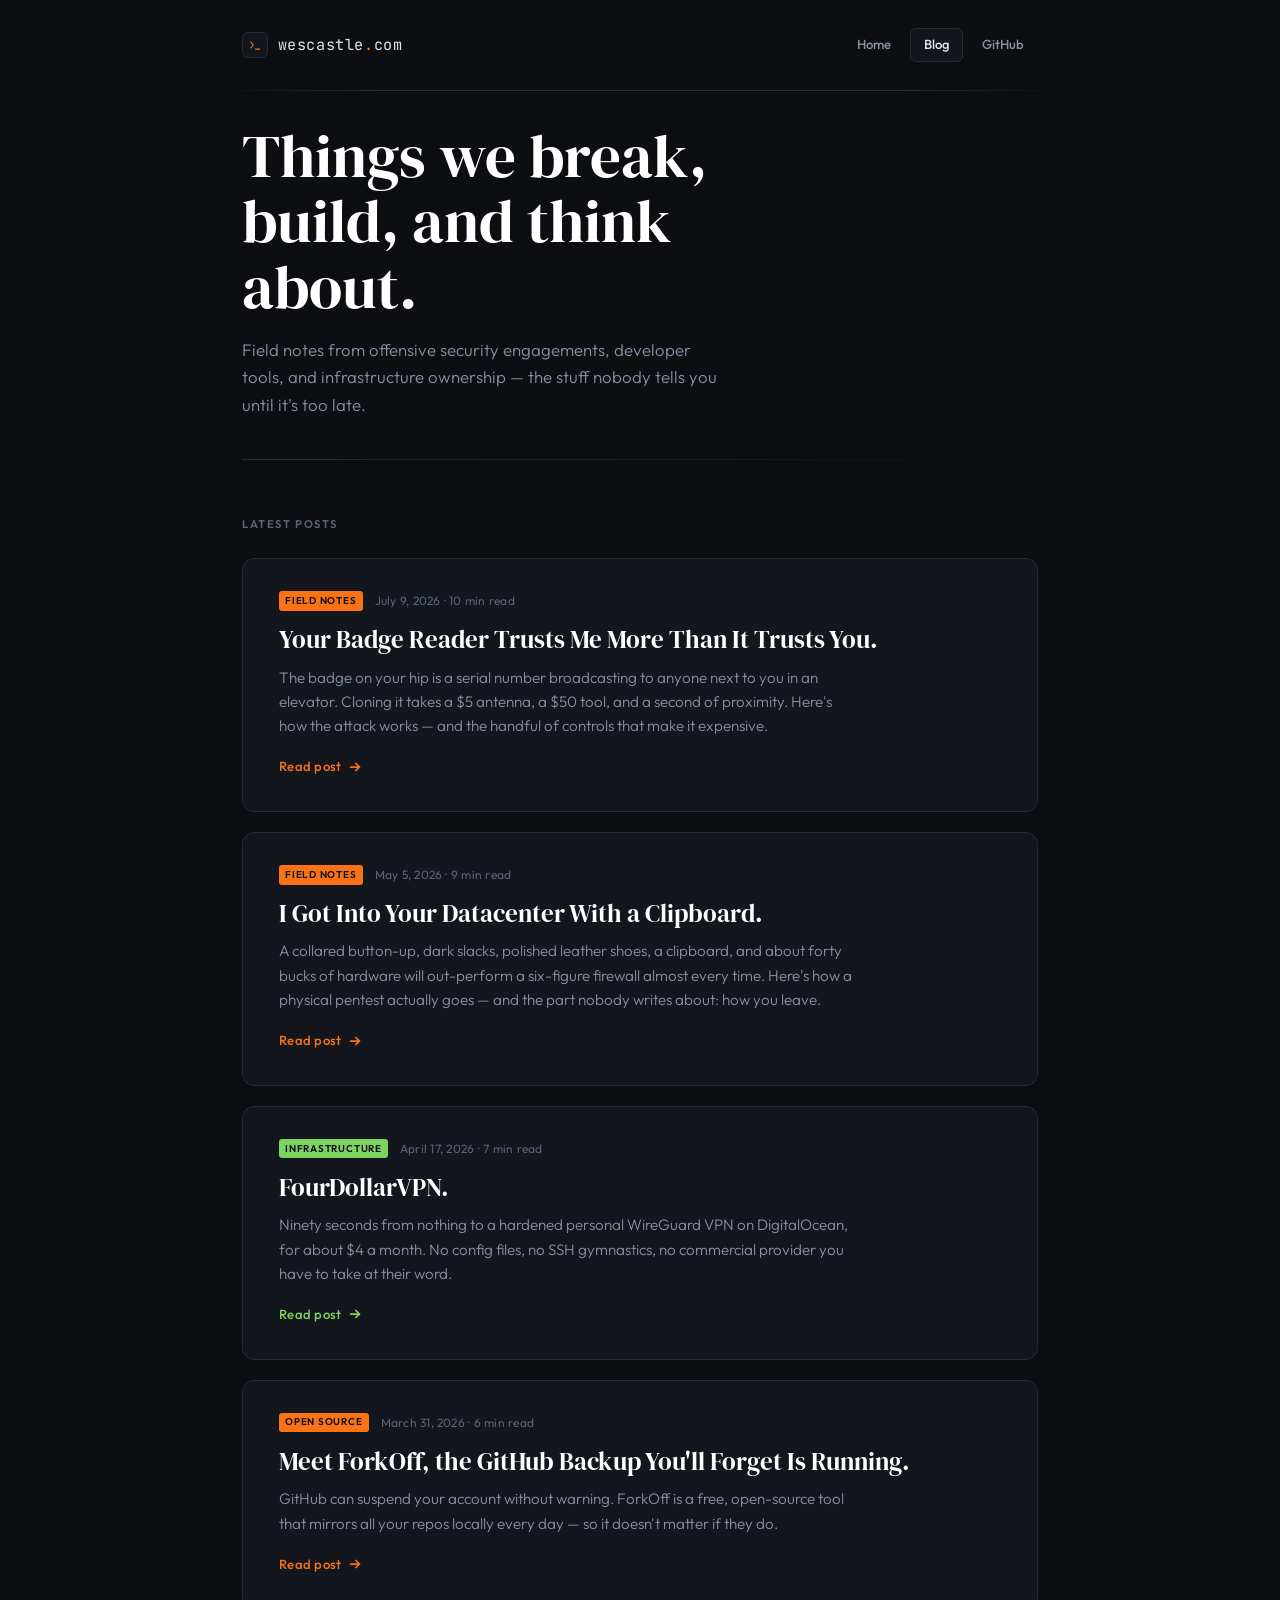
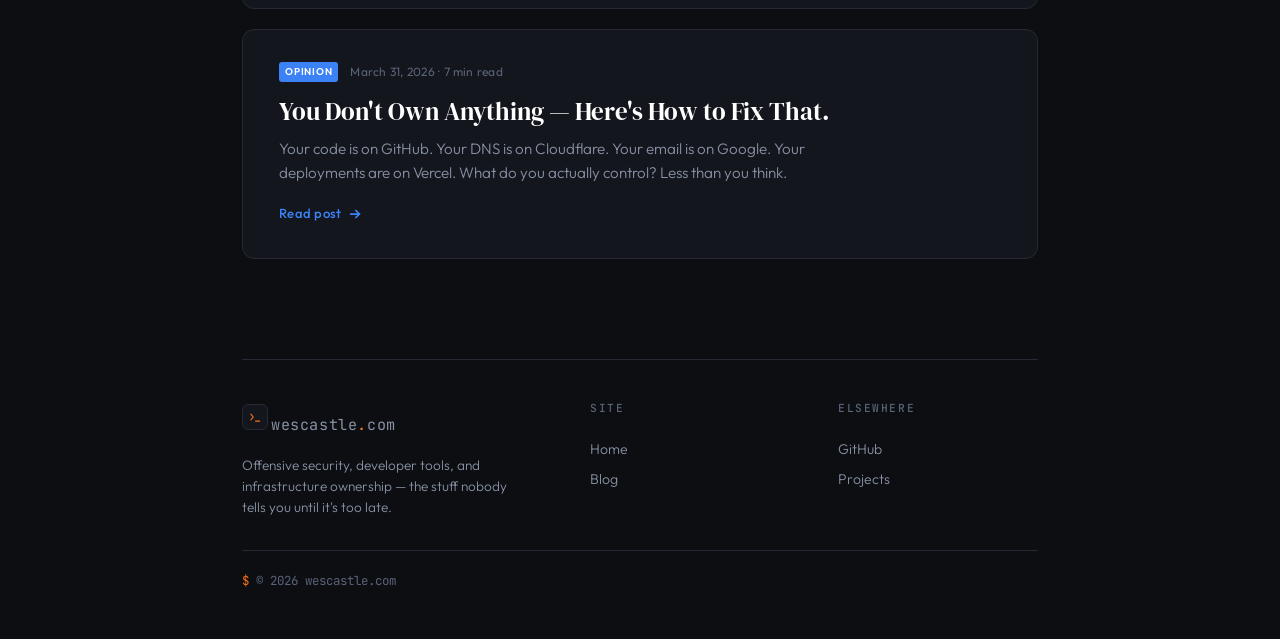
==== commit d35ddaaf: "Add SEO/sharing infrastructure and overhaul blog page heads - Rebuild sitemap.xml to include the hom" ====
--- a/blog/index.html
+++ b/blog/index.html
@@ -8,12 +8,17 @@
 <meta property="og:title" content="WesCastle Blog">
 <meta property="og:description" content="Field notes from offensive security engagements, developer tooling, and infrastructure ownership.">
 <meta property="og:type" content="website">
-<meta property="og:url" content="https://wescastle.com/blog">
-<meta name="twitter:card" content="summary">
+<meta property="og:url" content="https://wescastle.com/blog/">
+<link rel="canonical" href="https://wescastle.com/blog/">
+<meta property="og:site_name" content="wescastle.com">
+<meta property="og:image" content="https://wescastle.com/og-image.png">
+<meta property="og:image:width" content="1200">
+<meta property="og:image:height" content="630">
+<meta name="twitter:card" content="summary_large_image">
+<meta name="twitter:image" content="https://wescastle.com/og-image.png">
 <link rel="icon" type="image/svg+xml" href="/favicon.svg">
-<link rel="preconnect" href="https://fonts.googleapis.com">
-<link rel="preconnect" href="https://fonts.gstatic.com" crossorigin>
-<link href="https://fonts.googleapis.com/css2?family=DM+Serif+Display&family=Outfit:wght@300;400;500;600;700&family=JetBrains+Mono:wght@400&display=swap" rel="stylesheet">
+<link rel="alternate" type="application/rss+xml" title="WesCastle Blog" href="/feed.xml">
+<link rel="stylesheet" href="/fonts/fonts.css">
 <style>
   :root {
     --bg: #0c0e12;
@@ -261,7 +266,7 @@
     padding: 2.5rem 0 2rem;
     border-top: 1px solid var(--border);
   }
-  .footer-col h4 {
+  .footer-col .footer-heading {
     font-family: 'JetBrains Mono', monospace;
     font-size: 0.7rem;
     font-weight: 500;
@@ -456,12 +461,12 @@
       <p class="footer-tag">Offensive security, developer tools, and infrastructure ownership &mdash; the stuff nobody tells you until it's too late.</p>
     </div>
     <div class="footer-col">
-      <h4>Site</h4>
+      <div class="footer-heading">Site</div>
       <a href="https://wescastle.com">Home</a>
       <a href="/blog/">Blog</a>
     </div>
     <div class="footer-col">
-      <h4>Elsewhere</h4>
+      <div class="footer-heading">Elsewhere</div>
       <a href="https://github.com/SkyzFallin" target="_blank" rel="noopener">GitHub</a>
       <a href="https://github.com/SkyzFallin?tab=repositories" target="_blank" rel="noopener">Projects</a>
     </div>
--- a/fonts/fonts.css
+++ b/fonts/fonts.css
@@ -0,0 +1,23 @@
+/* Self-hosted fonts (latin subsets, variable woff2) — replaces the Google Fonts CDN
+   so the site makes zero third-party requests. */
+@font-face {
+  font-family: 'DM Serif Display';
+  font-style: normal;
+  font-weight: 400;
+  font-display: swap;
+  src: url('/fonts/dm-serif-display-400.woff2') format('woff2');
+}
+@font-face {
+  font-family: 'Outfit';
+  font-style: normal;
+  font-weight: 300 700;
+  font-display: swap;
+  src: url('/fonts/outfit-variable.woff2') format('woff2');
+}
+@font-face {
+  font-family: 'JetBrains Mono';
+  font-style: normal;
+  font-weight: 400 500;
+  font-display: swap;
+  src: url('/fonts/jetbrains-mono-variable.woff2') format('woff2');
+}
